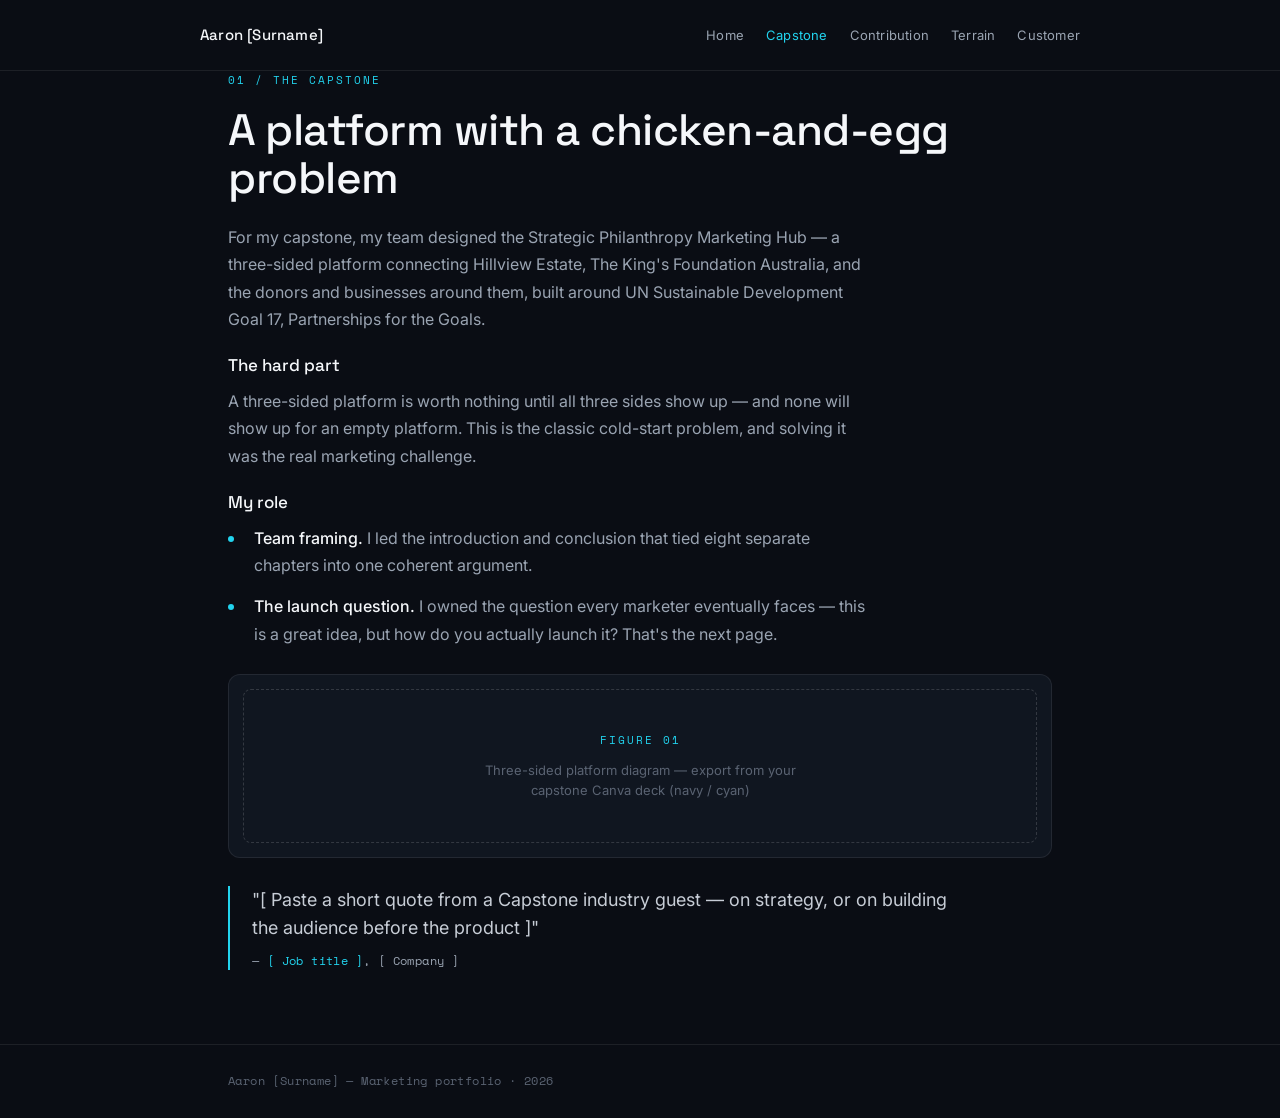
==== capstone.html @ f75ca569 "Add files via upload" ====
<!DOCTYPE html>
<html lang="en">
<head>
<meta charset="utf-8">
<meta name="viewport" content="width=device-width, initial-scale=1">
<title>The capstone — Aaron [Surname]</title>
<meta name="description" content="A go-to-market capstone: launching the Strategic Philanthropy Marketing Hub, a three-sided platform built around SDG 17.">
<link rel="preconnect" href="https://fonts.googleapis.com">
<link rel="preconnect" href="https://fonts.gstatic.com" crossorigin>
<link href="https://fonts.googleapis.com/css2?family=Inter:wght@400;500&family=Space+Grotesk:wght@400;500&family=Space+Mono&display=swap" rel="stylesheet">
<link rel="stylesheet" href="style.css">
</head>
<body>

<header class="site-header">
  <nav class="wrap nav">
    <a class="brand" href="index.html">Aaron [Surname]</a>
    <div class="nav-links">
      <a href="index.html">Home</a>
      <a href="capstone.html" class="active">Capstone</a>
      <a href="contribution.html">Contribution</a>
      <a href="terrain.html">Terrain</a>
      <a href="customer.html">Customer</a>
    </div>
  </nav>
</header>

<main class="wrap">
  <p class="eyebrow">01 / The capstone</p>
  <h1>A platform with a chicken-and-egg problem</h1>
  <p>For my capstone, my team designed the Strategic Philanthropy Marketing Hub — a three-sided platform connecting Hillview Estate, The King's Foundation Australia, and the donors and businesses around them, built around UN Sustainable Development Goal 17, Partnerships for the Goals.</p>

  <h3>The hard part</h3>
  <p>A three-sided platform is worth nothing until all three sides show up — and none will show up for an empty platform. This is the classic cold-start problem, and solving it was the real marketing challenge.</p>

  <h3>My role</h3>
  <ul class="clean">
    <li><strong>Team framing.</strong> I led the introduction and conclusion that tied eight separate chapters into one coherent argument.</li>
    <li><strong>The launch question.</strong> I owned the question every marketer eventually faces — this is a great idea, but how do you actually launch it? That's the next page.</li>
  </ul>

  <div class="figure">
    <!-- Replace the placeholder with your diagram:
         <img src="platform-diagram.png" alt="Three-sided platform diagram"> -->
    <div class="figure-ph">
      <span class="tag">Figure 01</span>
      <span class="hint">Three-sided platform diagram — export from your capstone Canva deck (navy / cyan)</span>
    </div>
  </div>

  <blockquote>
    <!-- Quote a Capstone industry guest by JOB TITLE. Link the title to their LinkedIn URL. -->
    <p>"[ Paste a short quote from a Capstone industry guest — on strategy, or on building the audience before the product ]"</p>
    <p class="cite">— <a href="#">[ Job title ]</a>, [ Company ]</p>
  </blockquote>
</main>

<footer class="site-footer">
  <div class="wrap"><p>Aaron [Surname] — Marketing portfolio · 2026</p></div>
</footer>

</body>
</html>
---- style.css ----
:root{
  --bg:#0A0D14;
  --surface:#101620;
  --surface-2:#141923;
  --cyan:#22D3EE;
  --cyan-dim:#1899ac;
  --text:#F5F7FA;
  --muted:#9AA4B2;
  --muted-2:#C7CDD6;
  --faint:#5a6372;
  --hair:rgba(255,255,255,0.08);
  --font-display:'Space Grotesk',-apple-system,BlinkMacSystemFont,sans-serif;
  --font-body:'Inter',-apple-system,BlinkMacSystemFont,'Segoe UI',sans-serif;
  --font-mono:'Space Mono','SF Mono',ui-monospace,monospace;
  --maxw:880px;
}

*{box-sizing:border-box;margin:0;padding:0;}
html{scroll-behavior:smooth;}
body{
  background:var(--bg);
  color:var(--text);
  font-family:var(--font-body);
  font-weight:400;
  line-height:1.7;
  font-size:16px;
  -webkit-font-smoothing:antialiased;
  -moz-osx-font-smoothing:grayscale;
}

a{color:var(--cyan);text-decoration:none;}
a:hover{text-decoration:underline;text-underline-offset:3px;}
a:focus-visible,button:focus-visible{outline:2px solid var(--cyan);outline-offset:3px;border-radius:2px;}

.wrap{max-width:var(--maxw);margin:0 auto;padding:0 28px;}

/* header / nav */
.site-header{border-bottom:1px solid var(--hair);}
.nav{display:flex;align-items:center;justify-content:space-between;flex-wrap:wrap;gap:14px 24px;padding:22px 0;}
.brand{font-family:var(--font-display);font-size:15px;font-weight:500;letter-spacing:0.2px;color:var(--text);}
.brand:hover{text-decoration:none;color:var(--text);}
.nav-links{display:flex;flex-wrap:wrap;gap:22px;}
.nav-links a{font-size:13px;color:var(--muted);letter-spacing:0.2px;}
.nav-links a:hover{color:var(--text);text-decoration:none;}
.nav-links a.active{color:var(--cyan);}

/* main */
main{padding:66px 0 40px;animation:fadeUp .5s ease both;}
.eyebrow{font-family:var(--font-mono);font-size:11px;color:var(--cyan);letter-spacing:2px;text-transform:uppercase;margin-bottom:18px;}
h1{font-family:var(--font-display);font-size:clamp(33px,5.5vw,44px);font-weight:500;line-height:1.08;letter-spacing:-0.5px;margin-bottom:22px;}
h2{font-family:var(--font-display);font-size:clamp(24px,3.8vw,30px);font-weight:500;line-height:1.18;letter-spacing:-0.3px;margin-bottom:18px;}
h3{font-family:var(--font-display);font-size:17px;font-weight:500;color:var(--text);margin-bottom:8px;}
p{color:var(--muted);max-width:64ch;margin-bottom:1.15em;}
.lede p{font-size:clamp(16px,2.1vw,18px);color:var(--muted-2);line-height:1.65;}
.rule{width:46px;height:1px;background:var(--cyan);margin:36px 0;}
.section{margin-top:30px;}

/* hero */
.hero{display:flex;gap:38px;align-items:flex-start;}
.hero-text{flex:1;min-width:0;}
.photo{width:142px;flex-shrink:0;}
.photo-frame{width:142px;height:168px;border-radius:10px;background:var(--surface-2);border:1px solid var(--cyan);display:flex;align-items:center;justify-content:center;}
.photo-frame span{font-family:var(--font-mono);font-size:11px;color:var(--faint);letter-spacing:1px;}
.photo-cap{font-family:var(--font-mono);font-size:11px;color:var(--faint);margin-top:9px;letter-spacing:0.5px;}

/* lists */
ul.clean,ol.clean{margin:6px 0 1.4em;padding-left:0;list-style:none;max-width:64ch;}
ul.clean li,ol.clean li{position:relative;padding-left:26px;margin-bottom:14px;color:var(--muted);}
ul.clean li::before{content:"";position:absolute;left:0;top:11px;width:6px;height:6px;border-radius:50%;background:var(--cyan);}
ol.clean{counter-reset:step;}
ol.clean li{counter-increment:step;padding-left:42px;}
ol.clean li::before{content:counter(step,decimal-leading-zero);position:absolute;left:0;top:1px;font-family:var(--font-mono);color:var(--cyan);font-size:13px;}
.clean li strong{color:var(--text);font-weight:500;}

/* figure / diagram placeholder */
.figure{background:var(--surface);border:1px solid var(--hair);border-radius:12px;padding:14px;margin:26px 0;}
.figure-ph{border:1px dashed rgba(255,255,255,0.15);border-radius:8px;min-height:154px;display:flex;flex-direction:column;align-items:center;justify-content:center;text-align:center;gap:10px;padding:26px;}
.figure-ph .tag{font-family:var(--font-mono);font-size:11px;letter-spacing:2px;text-transform:uppercase;color:var(--cyan);}
.figure-ph .hint{font-size:13px;color:var(--faint);max-width:42ch;line-height:1.55;}
.figure img{width:100%;display:block;border-radius:8px;}

/* blockquote (industry guest) */
blockquote{border-left:2px solid var(--cyan);padding-left:22px;margin:28px 0;}
blockquote p{color:var(--muted-2);font-size:18px;line-height:1.55;margin-bottom:10px;}
blockquote .cite{font-family:var(--font-mono);font-size:12px;color:var(--muted);letter-spacing:0.4px;}

/* note callout */
.note{background:rgba(34,211,238,0.05);border:1px solid rgba(34,211,238,0.18);border-radius:8px;padding:14px 16px;margin:18px 0;}
.note p{font-size:13px;color:var(--muted-2);margin:0;max-width:none;}

/* contents list (home) */
.contents{margin-top:6px;}
.contents a{display:flex;gap:20px;align-items:flex-start;padding:18px 0;border-top:1px solid var(--hair);color:var(--text);}
.contents a:hover{text-decoration:none;}
.contents a:hover .c-title{color:var(--cyan);}
.contents a:last-child{border-bottom:1px solid var(--hair);}
.c-num{font-family:var(--font-mono);font-size:13px;color:var(--cyan);flex-shrink:0;line-height:1.55;}
.c-body{flex:1;min-width:0;}
.c-title{display:block;font-family:var(--font-display);font-size:18px;font-weight:500;color:var(--text);transition:color .15s ease;}
.c-desc{display:block;font-size:14px;color:var(--muted);margin-top:3px;max-width:none;}

/* footer */
.site-footer{border-top:1px solid var(--hair);margin-top:74px;padding:26px 0;}
.site-footer p{font-family:var(--font-mono);font-size:12px;color:var(--faint);margin:0;max-width:none;letter-spacing:0.4px;}

@keyframes fadeUp{from{opacity:0;transform:translateY(10px);}to{opacity:1;transform:none;}}

@media (max-width:640px){
  main{padding:46px 0 30px;}
  .wrap{padding:0 20px;}
  .hero{flex-direction:column-reverse;gap:26px;align-items:stretch;}
  .photo{width:100%;}
  .photo-frame{width:122px;height:144px;}
  .nav{padding:18px 0;}
  blockquote p{font-size:17px;}
}

@media (prefers-reduced-motion:reduce){
  main{animation:none;}
  html{scroll-behavior:auto;}
}
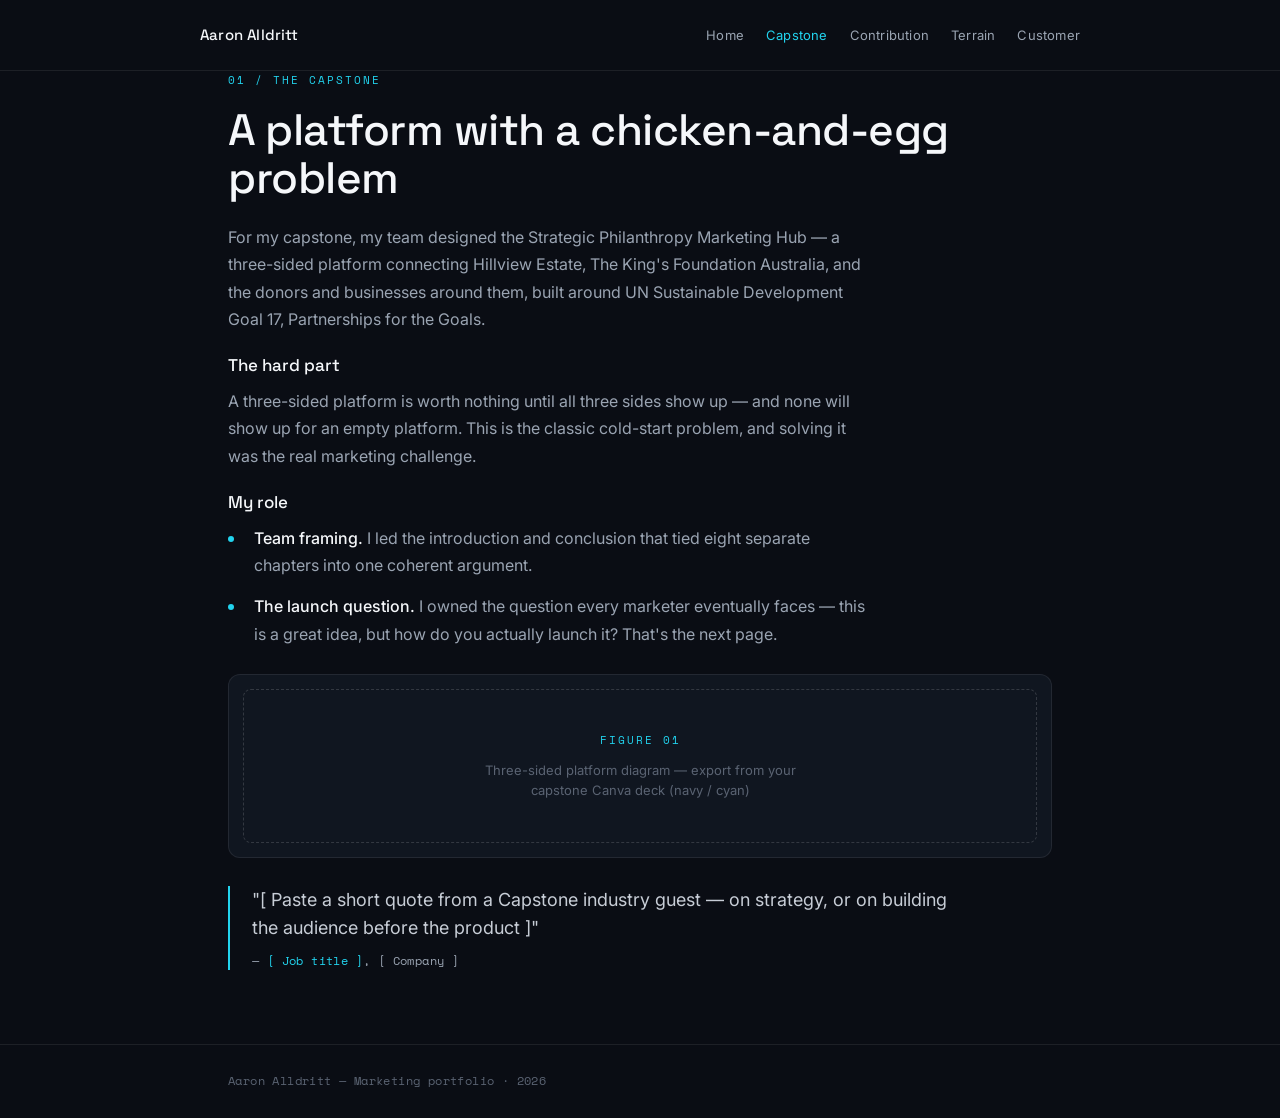
==== commit 7e849740: "Update capstone.html" ====
--- a/capstone.html
+++ b/capstone.html
@@ -3,7 +3,7 @@
 <head>
 <meta charset="utf-8">
 <meta name="viewport" content="width=device-width, initial-scale=1">
-<title>The capstone — Aaron [Surname]</title>
+<title>The capstone — Aaron Alldritt</title>
 <meta name="description" content="A go-to-market capstone: launching the Strategic Philanthropy Marketing Hub, a three-sided platform built around SDG 17.">
 <link rel="preconnect" href="https://fonts.googleapis.com">
 <link rel="preconnect" href="https://fonts.gstatic.com" crossorigin>
@@ -14,7 +14,7 @@
 
 <header class="site-header">
   <nav class="wrap nav">
-    <a class="brand" href="index.html">Aaron [Surname]</a>
+    <a class="brand" href="index.html">Aaron Alldritt</a>
     <div class="nav-links">
       <a href="index.html">Home</a>
       <a href="capstone.html" class="active">Capstone</a>
@@ -56,7 +56,7 @@
 </main>
 
 <footer class="site-footer">
-  <div class="wrap"><p>Aaron [Surname] — Marketing portfolio · 2026</p></div>
+  <div class="wrap"><p>Aaron Alldritt — Marketing portfolio · 2026</p></div>
 </footer>
 
 </body>
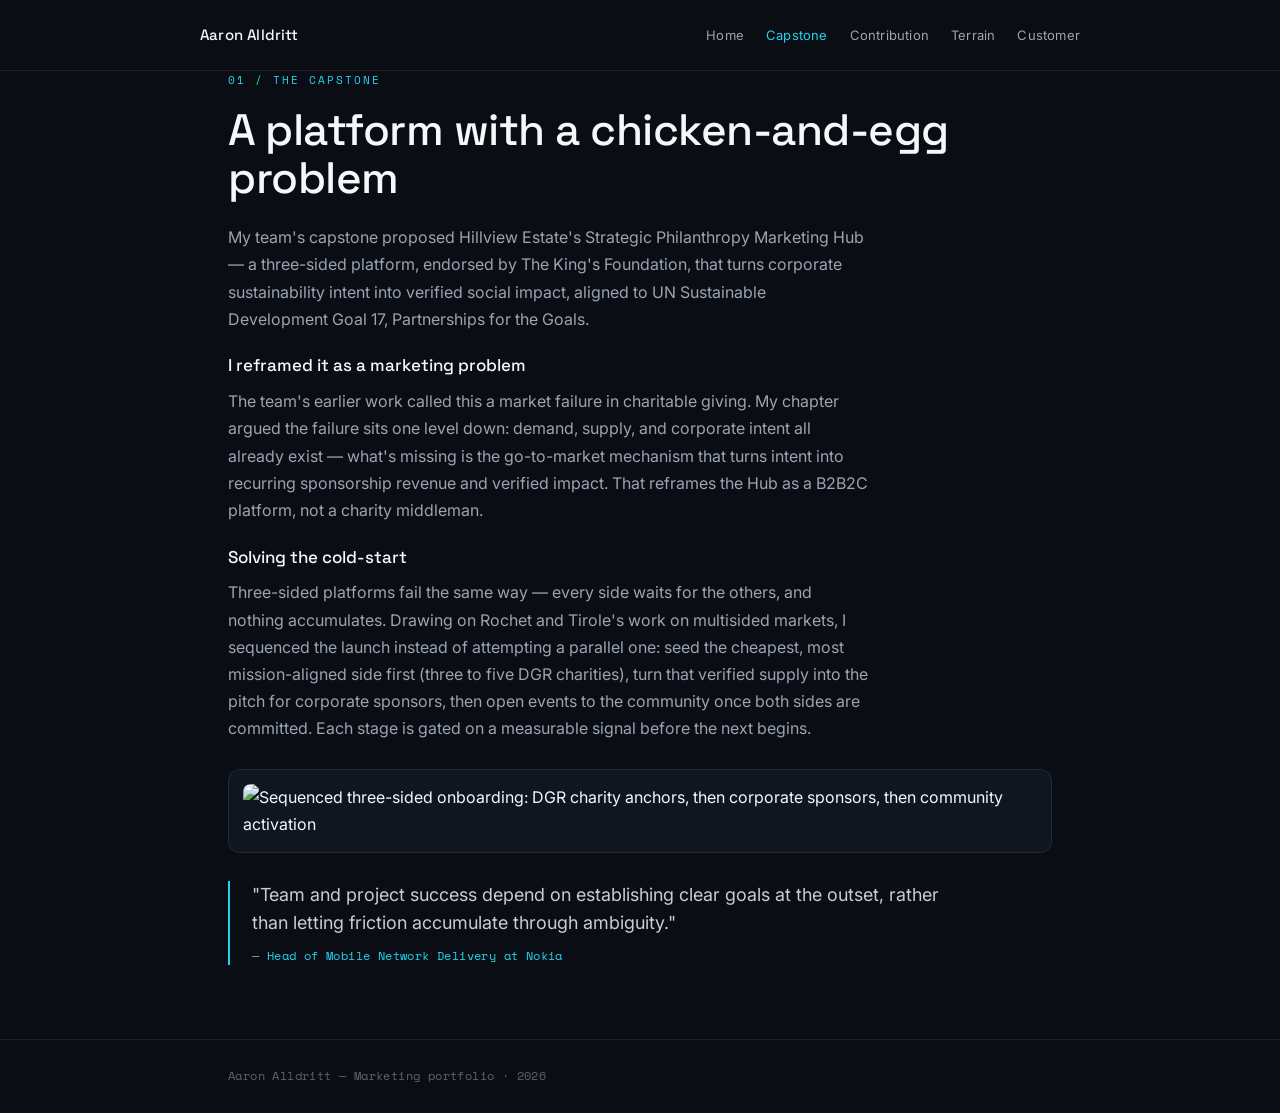
==== commit 7fdeeb6b: "Update capstone.html" ====
--- a/capstone.html
+++ b/capstone.html
@@ -4,7 +4,7 @@
 <meta charset="utf-8">
 <meta name="viewport" content="width=device-width, initial-scale=1">
 <title>The capstone — Aaron Alldritt</title>
-<meta name="description" content="A go-to-market capstone: launching the Strategic Philanthropy Marketing Hub, a three-sided platform built around SDG 17.">
+<meta name="description" content="A go-to-market capstone: launching Hillview Estate's Strategic Philanthropy Marketing Hub, a three-sided platform built around SDG 17, by solving the cold-start problem.">
 <link rel="preconnect" href="https://fonts.googleapis.com">
 <link rel="preconnect" href="https://fonts.gstatic.com" crossorigin>
 <link href="https://fonts.googleapis.com/css2?family=Inter:wght@400;500&family=Space+Grotesk:wght@400;500&family=Space+Mono&display=swap" rel="stylesheet">
@@ -28,30 +28,22 @@
 <main class="wrap">
   <p class="eyebrow">01 / The capstone</p>
   <h1>A platform with a chicken-and-egg problem</h1>
-  <p>For my capstone, my team designed the Strategic Philanthropy Marketing Hub — a three-sided platform connecting Hillview Estate, The King's Foundation Australia, and the donors and businesses around them, built around UN Sustainable Development Goal 17, Partnerships for the Goals.</p>
+  <p>My team's capstone proposed Hillview Estate's Strategic Philanthropy Marketing Hub — a three-sided platform, endorsed by The King's Foundation, that turns corporate sustainability intent into verified social impact, aligned to UN Sustainable Development Goal 17, Partnerships for the Goals.</p>
 
-  <h3>The hard part</h3>
-  <p>A three-sided platform is worth nothing until all three sides show up — and none will show up for an empty platform. This is the classic cold-start problem, and solving it was the real marketing challenge.</p>
+  <h3>I reframed it as a marketing problem</h3>
+  <p>The team's earlier work called this a market failure in charitable giving. My chapter argued the failure sits one level down: demand, supply, and corporate intent all already exist — what's missing is the go-to-market mechanism that turns intent into recurring sponsorship revenue and verified impact. That reframes the Hub as a B2B2C platform, not a charity middleman.</p>
 
-  <h3>My role</h3>
-  <ul class="clean">
-    <li><strong>Team framing.</strong> I led the introduction and conclusion that tied eight separate chapters into one coherent argument.</li>
-    <li><strong>The launch question.</strong> I owned the question every marketer eventually faces — this is a great idea, but how do you actually launch it? That's the next page.</li>
-  </ul>
+  <h3>Solving the cold-start</h3>
+  <p>Three-sided platforms fail the same way — every side waits for the others, and nothing accumulates. Drawing on Rochet and Tirole's work on multisided markets, I sequenced the launch instead of attempting a parallel one: seed the cheapest, most mission-aligned side first (three to five DGR charities), turn that verified supply into the pitch for corporate sponsors, then open events to the community once both sides are committed. Each stage is gated on a measurable signal before the next begins.</p>
 
   <div class="figure">
-    <!-- Replace the placeholder with your diagram:
-         <img src="platform-diagram.png" alt="Three-sided platform diagram"> -->
-    <div class="figure-ph">
-      <span class="tag">Figure 01</span>
-      <span class="hint">Three-sided platform diagram — export from your capstone Canva deck (navy / cyan)</span>
-    </div>
+    <img src="diagram-1-onboarding.svg" alt="Sequenced three-sided onboarding: DGR charity anchors, then corporate sponsors, then community activation">
   </div>
 
   <blockquote>
-    <!-- Quote a Capstone industry guest by JOB TITLE. Link the title to their LinkedIn URL. -->
-    <p>"[ Paste a short quote from a Capstone industry guest — on strategy, or on building the audience before the product ]"</p>
-    <p class="cite">— <a href="#">[ Job title ]</a>, [ Company ]</p>
+    <!-- Add this guest's LinkedIn URL in the href below. -->
+    <p>"Team and project success depend on establishing clear goals at the outset, rather than letting friction accumulate through ambiguity."</p>
+    <p class="cite">— <a href="#">Head of Mobile Network Delivery at Nokia</a></p>
   </blockquote>
 </main>
 
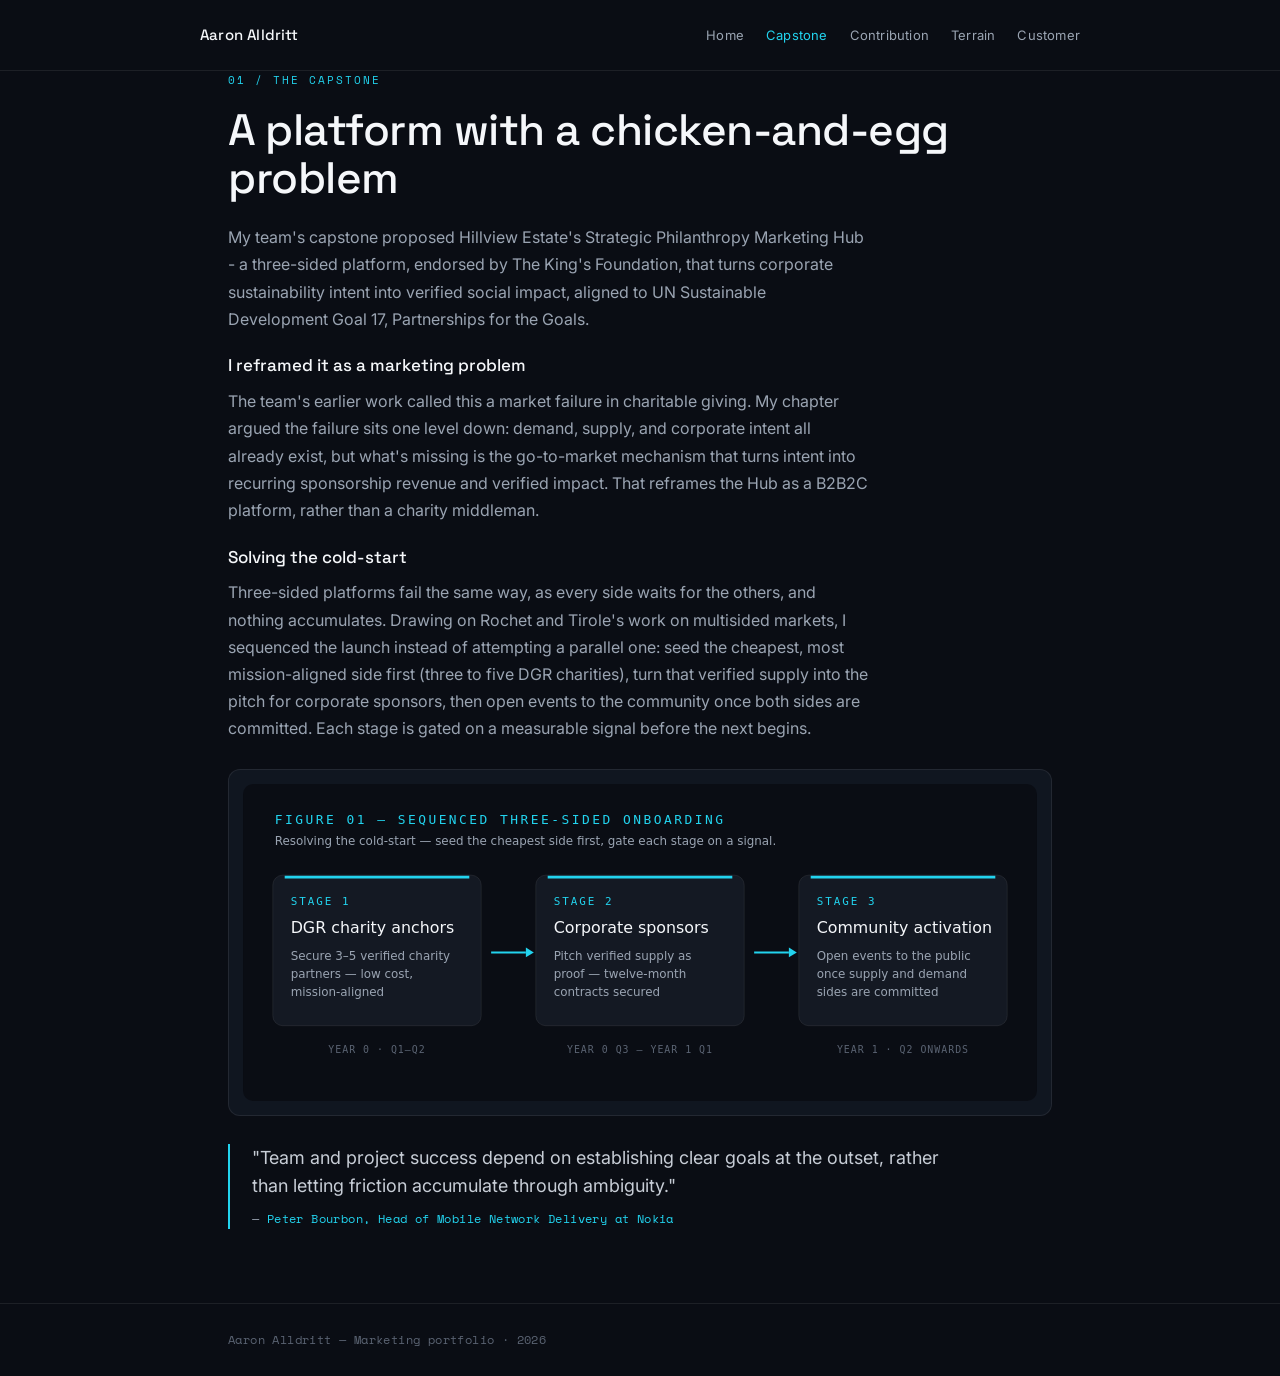
==== commit d139fd51: "Update capstone.html" ====
--- a/capstone.html
+++ b/capstone.html
@@ -28,22 +28,21 @@
 <main class="wrap">
   <p class="eyebrow">01 / The capstone</p>
   <h1>A platform with a chicken-and-egg problem</h1>
-  <p>My team's capstone proposed Hillview Estate's Strategic Philanthropy Marketing Hub — a three-sided platform, endorsed by The King's Foundation, that turns corporate sustainability intent into verified social impact, aligned to UN Sustainable Development Goal 17, Partnerships for the Goals.</p>
+  <p>My team's capstone proposed Hillview Estate's Strategic Philanthropy Marketing Hub - a three-sided platform, endorsed by The King's Foundation, that turns corporate sustainability intent into verified social impact, aligned to UN Sustainable Development Goal 17, Partnerships for the Goals.</p>
 
   <h3>I reframed it as a marketing problem</h3>
-  <p>The team's earlier work called this a market failure in charitable giving. My chapter argued the failure sits one level down: demand, supply, and corporate intent all already exist — what's missing is the go-to-market mechanism that turns intent into recurring sponsorship revenue and verified impact. That reframes the Hub as a B2B2C platform, not a charity middleman.</p>
+  <p>The team's earlier work called this a market failure in charitable giving. My chapter argued the failure sits one level down: demand, supply, and corporate intent all already exist, but what's missing is the go-to-market mechanism that turns intent into recurring sponsorship revenue and verified impact. That reframes the Hub as a B2B2C platform, rather than a charity middleman.</p>
 
   <h3>Solving the cold-start</h3>
-  <p>Three-sided platforms fail the same way — every side waits for the others, and nothing accumulates. Drawing on Rochet and Tirole's work on multisided markets, I sequenced the launch instead of attempting a parallel one: seed the cheapest, most mission-aligned side first (three to five DGR charities), turn that verified supply into the pitch for corporate sponsors, then open events to the community once both sides are committed. Each stage is gated on a measurable signal before the next begins.</p>
+  <p>Three-sided platforms fail the same way, as every side waits for the others, and nothing accumulates. Drawing on Rochet and Tirole's work on multisided markets, I sequenced the launch instead of attempting a parallel one: seed the cheapest, most mission-aligned side first (three to five DGR charities), turn that verified supply into the pitch for corporate sponsors, then open events to the community once both sides are committed. Each stage is gated on a measurable signal before the next begins.</p>
 
   <div class="figure">
     <img src="diagram-1-onboarding.svg" alt="Sequenced three-sided onboarding: DGR charity anchors, then corporate sponsors, then community activation">
   </div>
 
   <blockquote>
-    <!-- Add this guest's LinkedIn URL in the href below. -->
     <p>"Team and project success depend on establishing clear goals at the outset, rather than letting friction accumulate through ambiguity."</p>
-    <p class="cite">— <a href="#">Head of Mobile Network Delivery at Nokia</a></p>
+    <p class="cite">— <a href="#">Peter Bourbon, Head of Mobile Network Delivery at Nokia</a></p>
   </blockquote>
 </main>
 
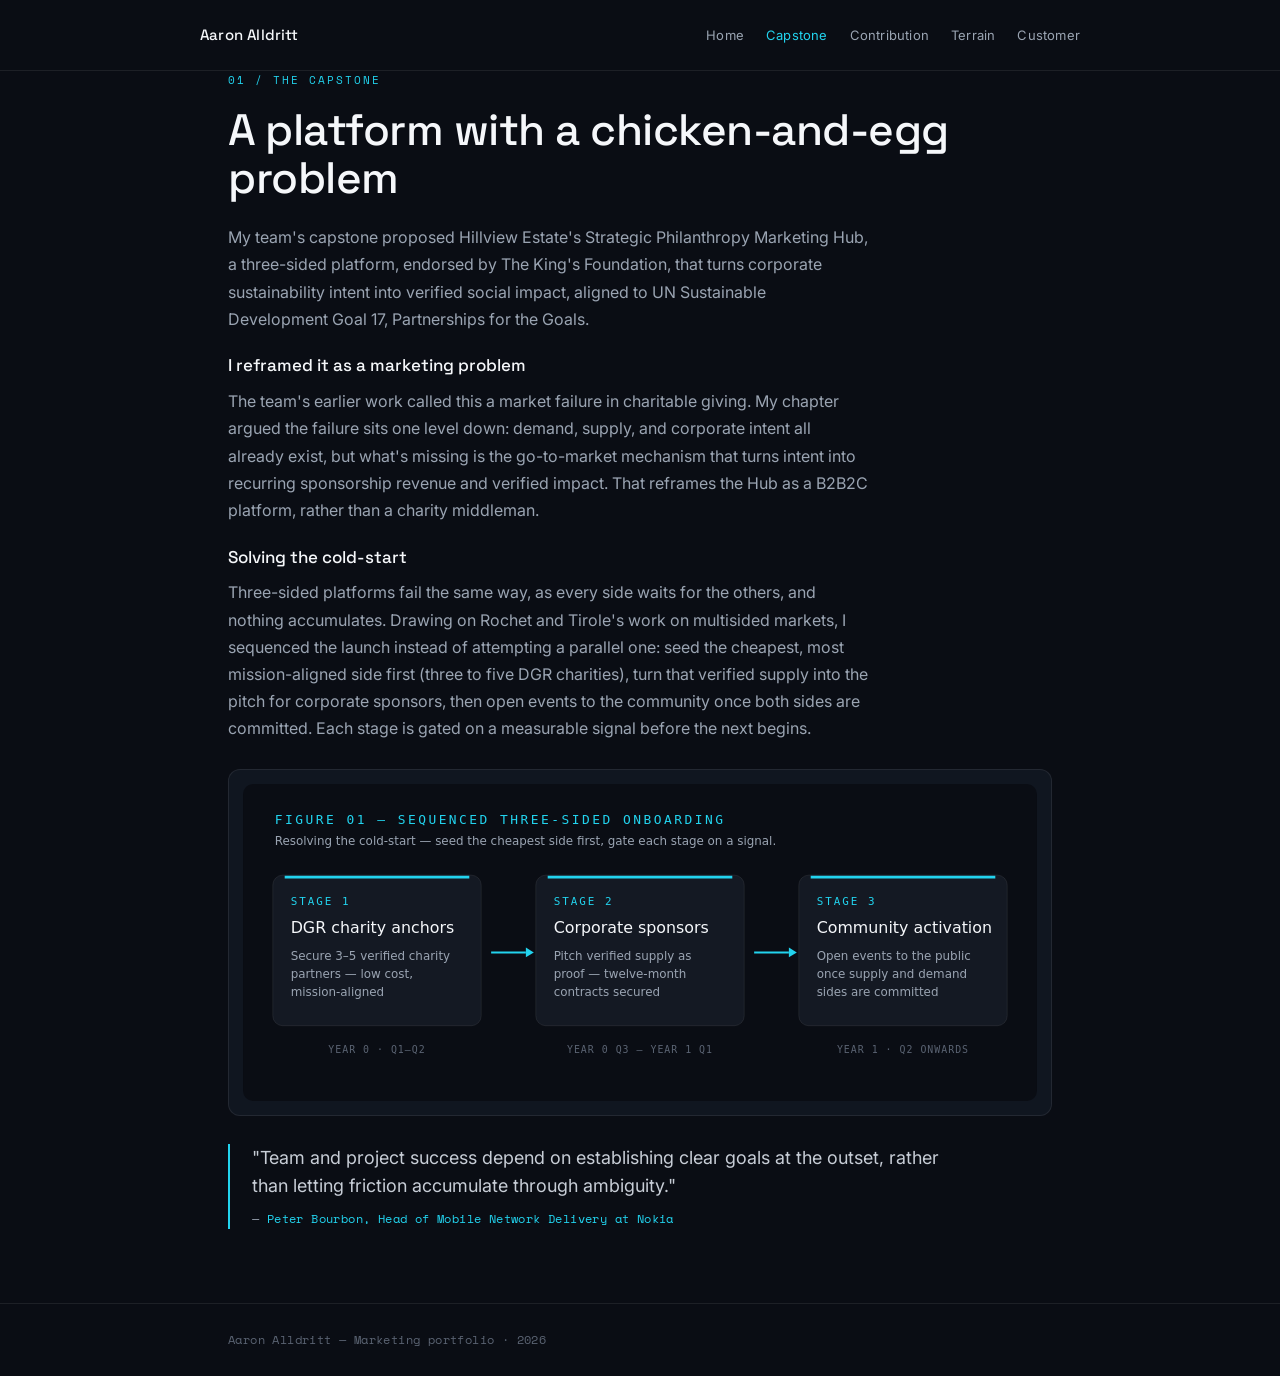
==== commit 1598a43e: "Update capstone.html" ====
--- a/capstone.html
+++ b/capstone.html
@@ -28,7 +28,7 @@
 <main class="wrap">
   <p class="eyebrow">01 / The capstone</p>
   <h1>A platform with a chicken-and-egg problem</h1>
-  <p>My team's capstone proposed Hillview Estate's Strategic Philanthropy Marketing Hub - a three-sided platform, endorsed by The King's Foundation, that turns corporate sustainability intent into verified social impact, aligned to UN Sustainable Development Goal 17, Partnerships for the Goals.</p>
+  <p>My team's capstone proposed Hillview Estate's Strategic Philanthropy Marketing Hub, a three-sided platform, endorsed by The King's Foundation, that turns corporate sustainability intent into verified social impact, aligned to UN Sustainable Development Goal 17, Partnerships for the Goals.</p>
 
   <h3>I reframed it as a marketing problem</h3>
   <p>The team's earlier work called this a market failure in charitable giving. My chapter argued the failure sits one level down: demand, supply, and corporate intent all already exist, but what's missing is the go-to-market mechanism that turns intent into recurring sponsorship revenue and verified impact. That reframes the Hub as a B2B2C platform, rather than a charity middleman.</p>
